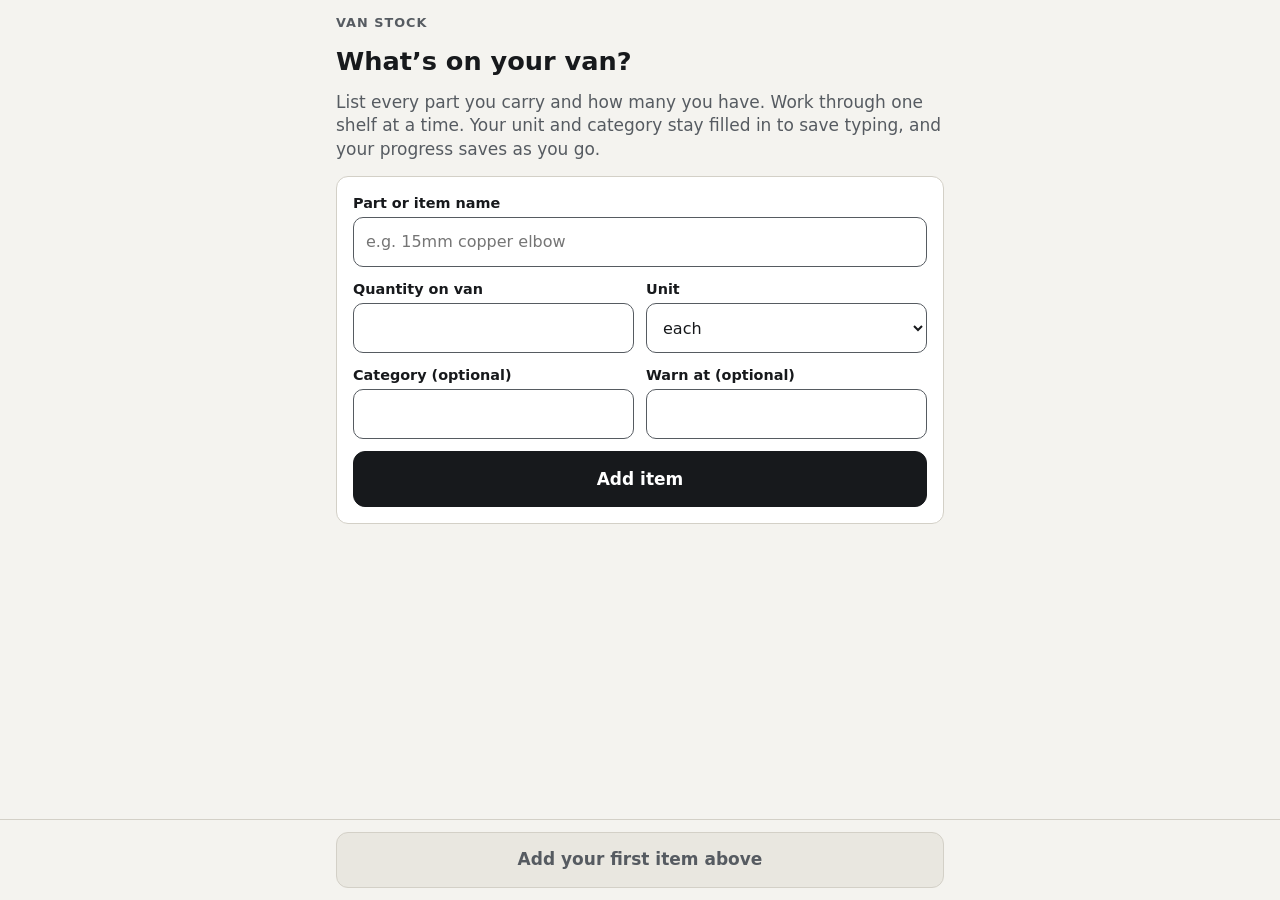
==== index.html @ 923a7288 "Add Van Stock app for tracking parts carried on a van First use asks for a full inventory. After tha" ====
<!doctype html>
<html lang="en-GB">
<head>
  <meta charset="utf-8">
  <meta name="viewport" content="width=device-width, initial-scale=1, viewport-fit=cover">
  <title>Van Stock</title>
  <meta name="description" content="Track the parts on your van and record what you use on each job.">
  <meta name="theme-color" content="#f4f3ef" media="(prefers-color-scheme: light)">
  <meta name="theme-color" content="#14171a" media="(prefers-color-scheme: dark)">
  <link rel="manifest" href="manifest.webmanifest">
  <link rel="icon" href="favicon.svg" type="image/svg+xml">
  <link rel="apple-touch-icon" href="images/icon-180.png">
  <link rel="stylesheet" href="stylesheet.css">
</head>
<body>
  <main id="app"></main>
  <div id="toast" class="toast" role="status" aria-live="polite" hidden></div>
  <noscript><p class="noscript">Van Stock needs JavaScript switched on.</p></noscript>
  <script src="store.js"></script>
  <script src="app.js"></script>
</body>
</html>
---- stylesheet.css ----
:root {
  color-scheme: light dark;
  --bg: #f4f3ef;
  --surface: #ffffff;
  --surface-2: #e9e7e0;
  --ink: #17191c;
  --muted: #565b61;
  --line: #d3d0c7;
  --accent: #f5b301;
  --accent-ink: #17191c;
  --strong: #17191c;
  --strong-ink: #ffffff;
  --danger: #b3261e;
  --danger-ink: #ffffff;
  --low-bg: #fde9b0;
  --low-ink: #5c4300;
  --up: #1b6e3c;
  --tap: 56px;
  --radius: 12px;
}

@media (prefers-color-scheme: dark) {
  :root {
    --bg: #14171a;
    --surface: #1f2328;
    --surface-2: #2b3036;
    --ink: #f3f3f0;
    --muted: #a9afb6;
    --line: #3a4047;
    --strong: #f3f3f0;
    --strong-ink: #17191c;
    --danger: #e5645b;
    --danger-ink: #17191c;
    --low-bg: #4d3a05;
    --low-ink: #ffdf8a;
    --up: #6ad391;
  }
}

* { box-sizing: border-box; }
[hidden] { display: none !important; }

html { -webkit-text-size-adjust: 100%; }

body {
  margin: 0;
  background: var(--bg);
  color: var(--ink);
  font: 400 17px/1.4 system-ui, -apple-system, "Segoe UI", Roboto, Arial, sans-serif;
}

h1, h2, p { margin: 0; }
h1 { font-size: 1.6rem; line-height: 1.2; font-weight: 700; }
h2 { font-size: 1.15rem; font-weight: 700; }
ul { list-style: none; margin: 0; padding: 0; }

button, input, select { font: inherit; color: inherit; }
button { cursor: pointer; }
button:disabled { cursor: default; }

:focus-visible { outline: 3px solid var(--ink); outline-offset: 2px; }

.muted { color: var(--muted); }
.small { font-size: 0.9rem; }

.noscript { padding: 16px; }

/* Layout */
.screen {
  display: flex;
  flex-direction: column;
  gap: 14px;
  width: 100%;
  max-width: 640px;
  margin: 0 auto;
  padding: calc(14px + env(safe-area-inset-top)) 16px 24px;
}

.with-tabs { padding-bottom: calc(96px + env(safe-area-inset-bottom)); }

.brand {
  color: var(--muted);
  font-size: 0.8rem;
  font-weight: 700;
  letter-spacing: 0.08em;
  text-transform: uppercase;
}

.top h1 { margin-top: 2px; }

.card {
  display: flex;
  flex-direction: column;
  gap: 12px;
  padding: 16px;
  background: var(--surface);
  border: 1px solid var(--line);
  border-radius: var(--radius);
}

.stack { display: flex; flex-direction: column; gap: 10px; }

.list { display: flex; flex-direction: column; gap: 14px; }
.list section { display: flex; flex-direction: column; gap: 6px; }

.section-title {
  color: var(--muted);
  font-size: 0.85rem;
  font-weight: 700;
  letter-spacing: 0.04em;
  text-transform: uppercase;
}

/* Buttons */
.btn {
  min-height: var(--tap);
  padding: 10px 18px;
  background: var(--surface);
  border: 1px solid var(--line);
  border-radius: var(--radius);
  font-weight: 600;
}

.btn-wide { width: 100%; }
.btn:disabled { color: var(--muted); background: var(--surface-2); }
.btn-primary { background: var(--accent); border-color: var(--accent); color: var(--accent-ink); }
.btn-primary:disabled { background: var(--surface-2); border-color: var(--line); color: var(--muted); }
.btn-strong { background: var(--strong); border-color: var(--strong); color: var(--strong-ink); }
.btn-danger { background: var(--danger); border-color: var(--danger); color: var(--danger-ink); }
.btn-quiet-danger { background: transparent; border-color: var(--danger); color: var(--danger); }

/* Forms */
.field { display: flex; flex-direction: column; gap: 4px; flex: 1 1 0; min-width: 0; }
.field > span { font-size: 0.9rem; font-weight: 600; }
.field-row { display: flex; gap: 12px; }

.field input,
.field select,
.search input,
.job-field input {
  width: 100%;
  min-height: 50px;
  padding: 10px 12px;
  background: var(--surface);
  border: 1px solid var(--muted);
  border-radius: 10px;
  font-size: 1rem;
}

.form-error { color: var(--danger); font-weight: 600; }

.search input { background: var(--surface); }

.job {
  display: flex;
  align-items: flex-end;
  gap: 8px;
}

.job-field { display: flex; flex-direction: column; gap: 4px; flex: 1; min-width: 0; }
.job-field > span { font-size: 0.9rem; font-weight: 600; }

.job-clear {
  min-height: 50px;
  padding: 0 14px;
  background: transparent;
  border: 1px solid var(--line);
  border-radius: 10px;
  font-weight: 600;
}

/* Filter chips */
.chips {
  display: flex;
  gap: 8px;
  margin: 0 -16px;
  padding: 2px 16px;
  overflow-x: auto;
  scrollbar-width: none;
}

.chips::-webkit-scrollbar { display: none; }

.chip {
  flex: none;
  min-width: 48px;
  min-height: 44px;
  padding: 8px 14px;
  background: var(--surface);
  border: 1px solid var(--line);
  border-radius: 999px;
  font-weight: 600;
}

.chip[aria-pressed="true"] {
  background: var(--strong);
  border-color: var(--strong);
  color: var(--strong-ink);
}

/* Item rows */
.rows { display: flex; flex-direction: column; gap: 8px; }

.row {
  display: flex;
  flex: 1;
  align-items: center;
  justify-content: space-between;
  gap: 12px;
  min-width: 0;
  min-height: 68px;
  padding: 10px 12px;
  background: transparent;
  border: 0;
  text-align: left;
}

.row-plain {
  width: 100%;
  background: var(--surface);
  border: 1px solid var(--line);
  border-radius: var(--radius);
}

.row-wrap {
  display: flex;
  align-items: stretch;
  overflow: hidden;
  background: var(--surface);
  border: 1px solid var(--line);
  border-radius: var(--radius);
}

.row-main:disabled { color: var(--muted); }

.row-text { display: flex; flex-direction: column; gap: 3px; min-width: 0; }
.row-name { font-weight: 600; overflow-wrap: anywhere; }

.row-meta {
  display: flex;
  flex-wrap: wrap;
  align-items: center;
  gap: 2px 8px;
  color: var(--muted);
  font-size: 0.88rem;
  overflow-wrap: anywhere;
}

.row-qty {
  flex: none;
  font-size: 1.2rem;
  font-weight: 700;
  font-variant-numeric: tabular-nums;
  white-space: nowrap;
}

.delta-up { color: var(--up); }

.tag {
  padding: 0 7px;
  border-radius: 5px;
  font-size: 0.78rem;
  font-weight: 700;
  line-height: 1.5;
}

.tag-low { background: var(--low-bg); color: var(--low-ink); }
.tag-out { background: var(--danger); color: var(--danger-ink); }

.use-btn,
.restock-btn,
.undo-btn {
  flex: none;
  width: 84px;
  border: 0;
  border-left: 1px solid var(--line);
  font-weight: 700;
}

.use-btn { background: var(--accent); color: var(--accent-ink); font-size: 1.05rem; }
.use-btn:active { filter: brightness(0.88); }
.use-btn:disabled { background: var(--surface-2); color: var(--muted); }
.restock-btn, .undo-btn { background: var(--surface-2); font-size: 0.95rem; }

.empty {
  display: flex;
  flex-direction: column;
  align-items: center;
  gap: 12px;
  padding: 32px 16px;
  color: var(--muted);
  text-align: center;
  overflow-wrap: anywhere;
}

/* First-use setup */
.setup { padding-bottom: 104px; }

.setup-finish {
  position: fixed;
  right: 0;
  bottom: 0;
  left: 0;
  z-index: 5;
  padding: 12px 16px calc(12px + env(safe-area-inset-bottom));
  background: var(--bg);
  border-top: 1px solid var(--line);
}

.setup-finish .btn { display: block; max-width: 608px; margin: 0 auto; }

/* Bottom tabs */
.tabs {
  position: fixed;
  right: 0;
  bottom: 0;
  left: 0;
  z-index: 5;
  display: flex;
  justify-content: center;
  padding-bottom: env(safe-area-inset-bottom);
  background: var(--surface);
  border-top: 1px solid var(--line);
}

.tab {
  position: relative;
  display: flex;
  flex: 1;
  flex-direction: column;
  align-items: center;
  gap: 1px;
  max-width: 160px;
  min-height: 64px;
  padding: 8px 4px 6px;
  background: transparent;
  border: 0;
  border-top: 3px solid transparent;
  color: var(--muted);
  font-size: 0.8rem;
  font-weight: 600;
}

.tab[aria-current="page"] { border-top-color: var(--accent); color: var(--ink); }
.icon { display: block; height: 24px; }

.badge {
  position: absolute;
  top: 4px;
  left: calc(50% + 8px);
  min-width: 20px;
  padding: 0 5px;
  background: var(--danger);
  border-radius: 999px;
  color: var(--danger-ink);
  font-size: 0.75rem;
  font-weight: 700;
  line-height: 20px;
  text-align: center;
}

/* Toast */
.toast {
  position: fixed;
  right: 12px;
  bottom: calc(76px + env(safe-area-inset-bottom));
  left: 12px;
  z-index: 20;
  display: flex;
  align-items: center;
  justify-content: space-between;
  gap: 12px;
  max-width: 616px;
  min-height: 52px;
  margin: 0 auto;
  padding: 8px 8px 8px 16px;
  background: var(--strong);
  border-radius: var(--radius);
  box-shadow: 0 6px 20px rgb(0 0 0 / 0.3);
  color: var(--strong-ink);
}

.toast-text { padding: 4px 8px 4px 0; overflow-wrap: anywhere; }

.toast-action {
  flex: none;
  min-width: 72px;
  min-height: 44px;
  background: var(--accent);
  border: 0;
  border-radius: 8px;
  color: var(--accent-ink);
  font-weight: 700;
}

/* Bottom sheets */
.sheet {
  width: 100%;
  max-width: 520px;
  max-height: 90dvh;
  margin: auto auto 0;
  padding: 0;
  overflow-y: auto;
  background: var(--bg);
  border: 0;
  border-radius: 16px 16px 0 0;
  color: var(--ink);
}

.sheet::backdrop { background: rgb(0 0 0 / 0.55); }

.sheet-body,
.sheet-body > form {
  display: flex;
  flex-direction: column;
  gap: 12px;
}

.sheet-body { padding: 20px 16px calc(16px + env(safe-area-inset-bottom)); }
.sheet-body h2 { overflow-wrap: anywhere; }

.sheet-actions { display: grid; grid-template-columns: 1fr 2fr; gap: 10px; }

.stepper { display: grid; grid-template-columns: 72px 1fr 72px; gap: 8px; }

.stepper-btn {
  height: 72px;
  background: var(--surface);
  border: 1px solid var(--muted);
  border-radius: var(--radius);
  font-size: 2rem;
  font-weight: 600;
  line-height: 1;
}

.stepper-input {
  width: 100%;
  min-width: 0;
  height: 72px;
  background: var(--surface);
  border: 1px solid var(--muted);
  border-radius: var(--radius);
  font-size: 2rem;
  font-weight: 700;
  font-variant-numeric: tabular-nums;
  text-align: center;
}

.quick { display: flex; flex-wrap: wrap; gap: 8px; }
.quick .chip { flex: 1; }

@media (min-width: 640px) {
  .sheet { margin: auto; border-radius: 16px; }
}

@media (prefers-reduced-motion: no-preference) {
  .use-btn { transition: filter 80ms; }
}
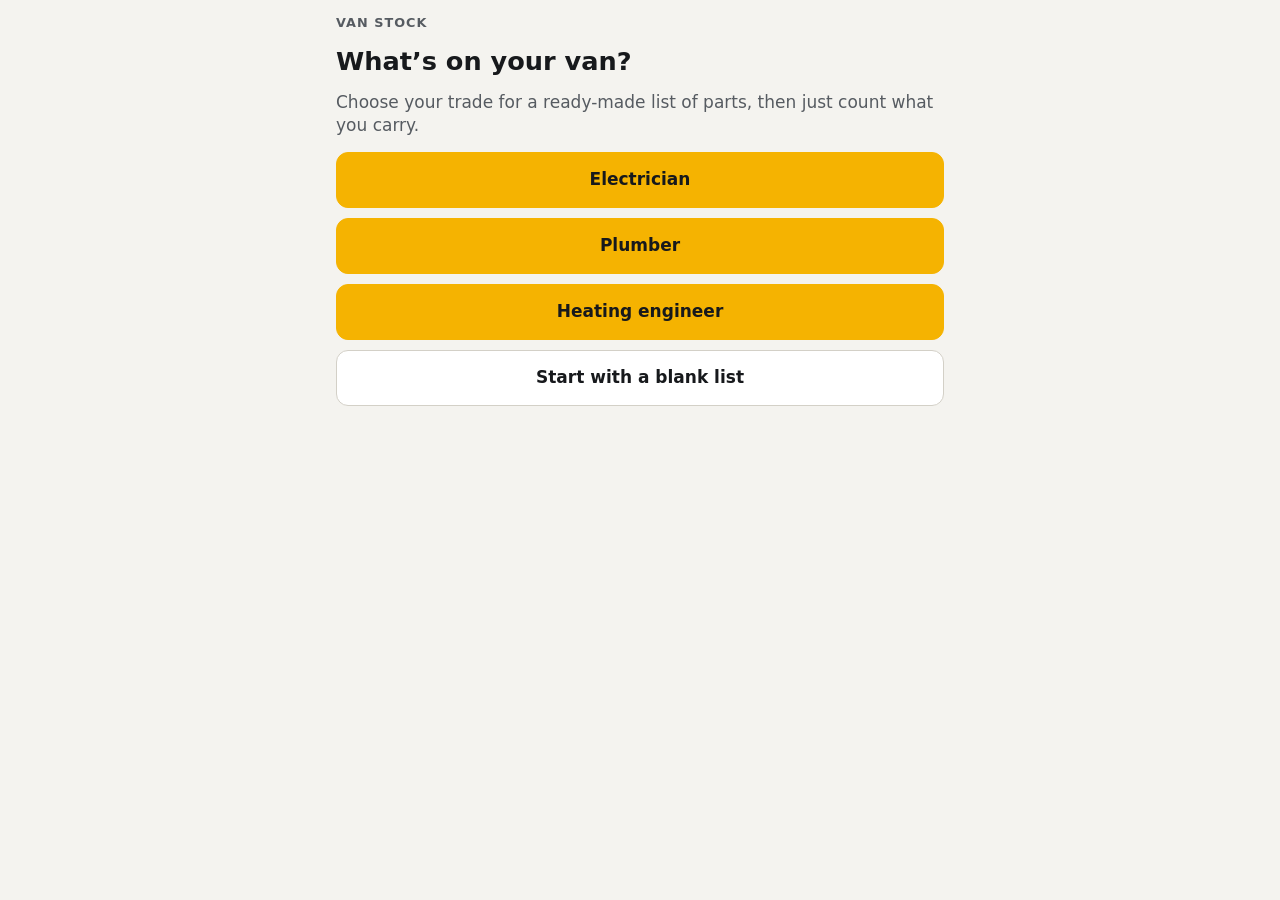
==== commit d9f48414: "Add trade starter lists and one-line quick add First-time setup now starts by choosing a trade, then" ====
--- a/index.html
+++ b/index.html
@@ -17,6 +17,7 @@
   <div id="toast" class="toast" role="status" aria-live="polite" hidden></div>
   <noscript><p class="noscript">Van Stock needs JavaScript switched on.</p></noscript>
   <script src="store.js"></script>
+  <script src="starters.js"></script>
   <script src="app.js"></script>
 </body>
 </html>
--- a/stylesheet.css
+++ b/stylesheet.css
@@ -309,6 +309,91 @@
 
 .setup-finish .btn { display: block; max-width: 608px; margin: 0 auto; }
 
+.stack-wide { display: flex; flex-direction: column; gap: 14px; }
+
+/* Quick add */
+.quick-add { gap: 8px; padding: 12px; }
+.quick-line { display: flex; gap: 8px; }
+
+.quick-line input {
+  flex: 1;
+  min-width: 0;
+  min-height: var(--tap);
+  padding: 10px 12px;
+  background: var(--surface);
+  border: 1px solid var(--muted);
+  border-radius: 10px;
+  font-size: 1rem;
+}
+
+.quick-feedback { font-weight: 600; overflow-wrap: anywhere; }
+.quick-links { display: flex; justify-content: space-between; gap: 8px; }
+.quick-more { display: flex; flex-direction: column; gap: 10px; }
+
+.link-btn {
+  align-self: flex-start;
+  min-height: 44px;
+  padding: 0 4px;
+  background: transparent;
+  border: 0;
+  font-weight: 600;
+  text-decoration: underline;
+  text-underline-offset: 3px;
+}
+
+.paste-area {
+  width: 100%;
+  padding: 10px 12px;
+  background: var(--surface);
+  border: 1px solid var(--muted);
+  border-radius: 10px;
+  font: inherit;
+  color: inherit;
+  resize: vertical;
+}
+
+/* Starter list counters */
+.part-row {
+  display: flex;
+  align-items: center;
+  justify-content: space-between;
+  gap: 10px;
+  min-height: 64px;
+  padding: 8px 8px 8px 12px;
+  background: var(--surface);
+  border: 1px solid var(--line);
+  border-radius: var(--radius);
+}
+
+.part-row.counted { border: 2px solid var(--accent); padding: 7px 7px 7px 11px; }
+
+.counter { display: flex; flex: none; align-items: center; gap: 4px; }
+
+.count-btn {
+  width: 46px;
+  height: 46px;
+  background: var(--surface-2);
+  border: 0;
+  border-radius: 10px;
+  font-size: 1.4rem;
+  font-weight: 600;
+  line-height: 1;
+}
+
+.count-btn:disabled { color: var(--muted); opacity: 0.5; }
+
+.count-input {
+  width: 52px;
+  height: 46px;
+  background: transparent;
+  border: 1px solid var(--line);
+  border-radius: 10px;
+  font-size: 1.1rem;
+  font-weight: 700;
+  font-variant-numeric: tabular-nums;
+  text-align: center;
+}
+
 /* Bottom tabs */
 .tabs {
   position: fixed;
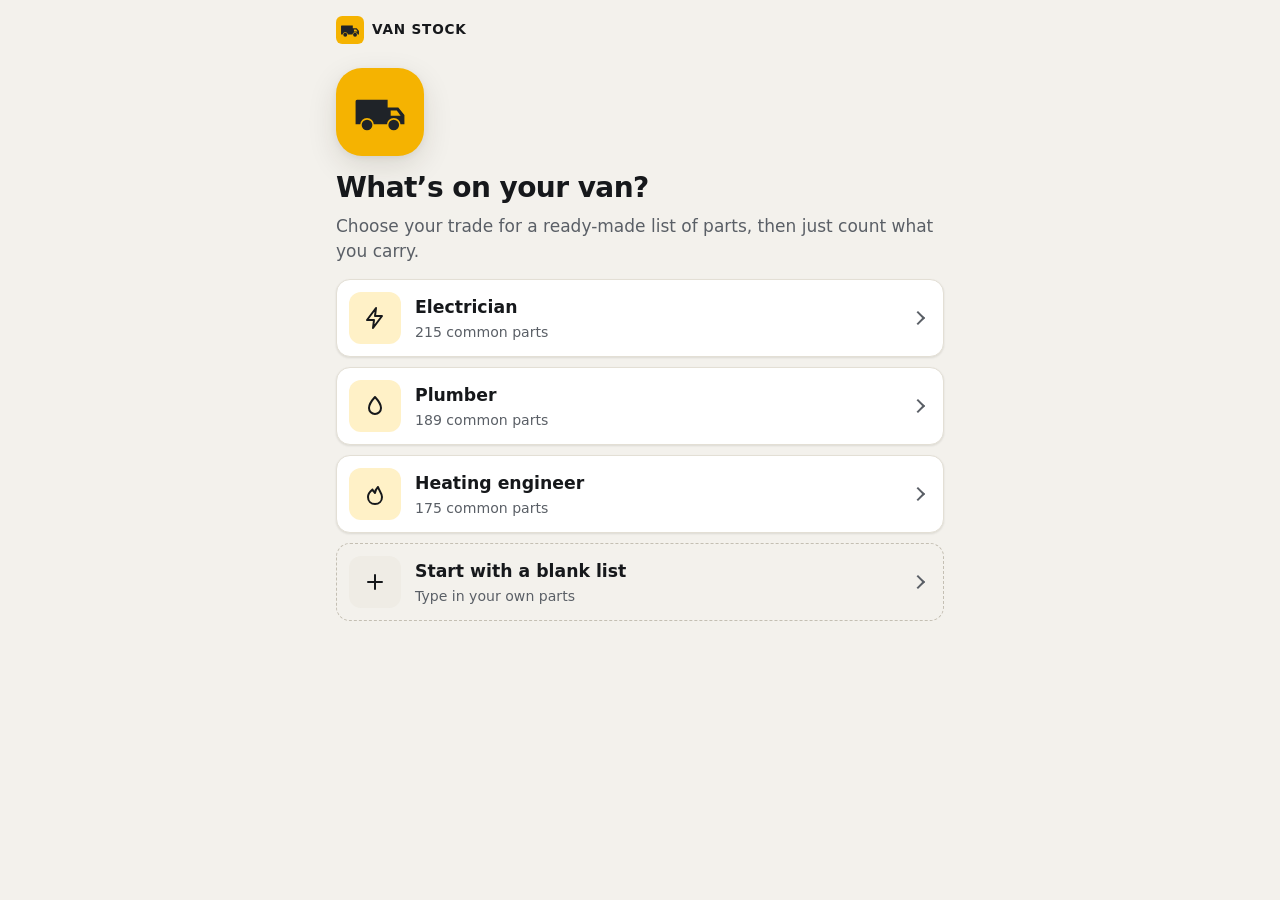
==== commit d6523847: "Refresh the look of every screen Warmer colours, rounder cards with soft shadows, bolder type, a van" ====
--- a/index.html
+++ b/index.html
@@ -5,8 +5,8 @@
   <meta name="viewport" content="width=device-width, initial-scale=1, viewport-fit=cover">
   <title>Van Stock</title>
   <meta name="description" content="Track the parts on your van and record what you use on each job.">
-  <meta name="theme-color" content="#f4f3ef" media="(prefers-color-scheme: light)">
-  <meta name="theme-color" content="#14171a" media="(prefers-color-scheme: dark)">
+  <meta name="theme-color" content="#f3f1ec" media="(prefers-color-scheme: light)">
+  <meta name="theme-color" content="#111417" media="(prefers-color-scheme: dark)">
   <link rel="manifest" href="manifest.webmanifest">
   <link rel="icon" href="favicon.svg" type="image/svg+xml">
   <link rel="apple-touch-icon" href="images/icon-180.png">
--- a/stylesheet.css
+++ b/stylesheet.css
@@ -1,39 +1,52 @@
 :root {
   color-scheme: light dark;
-  --bg: #f4f3ef;
+  --bg: #f3f1ec;
   --surface: #ffffff;
-  --surface-2: #e9e7e0;
-  --ink: #17191c;
-  --muted: #565b61;
-  --line: #d3d0c7;
+  --surface-2: #efece5;
+  --surface-3: #e5e1d7;
+  --ink: #16181b;
+  --muted: #5a5f66;
+  --line: #e3dfd5;
+  --line-strong: #c4bfb3;
   --accent: #f5b301;
-  --accent-ink: #17191c;
-  --strong: #17191c;
+  --accent-soft: #fff1c7;
+  --accent-ink: #1a1400;
+  --strong: #1b1e22;
   --strong-ink: #ffffff;
-  --danger: #b3261e;
+  --danger: #b8322a;
+  --danger-soft: #fce8e6;
   --danger-ink: #ffffff;
-  --low-bg: #fde9b0;
-  --low-ink: #5c4300;
-  --up: #1b6e3c;
+  --low-bg: #ffecb8;
+  --low-ink: #634500;
+  --up: #1b7a43;
+  --shadow-1: 0 1px 2px rgb(40 32 10 / 0.06), 0 1px 3px rgb(40 32 10 / 0.05);
+  --shadow-2: 0 10px 30px rgb(40 32 10 / 0.12), 0 2px 6px rgb(40 32 10 / 0.06);
   --tap: 56px;
-  --radius: 12px;
+  --radius: 14px;
+  --radius-sm: 10px;
 }
 
 @media (prefers-color-scheme: dark) {
   :root {
-    --bg: #14171a;
-    --surface: #1f2328;
-    --surface-2: #2b3036;
-    --ink: #f3f3f0;
-    --muted: #a9afb6;
-    --line: #3a4047;
-    --strong: #f3f3f0;
-    --strong-ink: #17191c;
-    --danger: #e5645b;
-    --danger-ink: #17191c;
-    --low-bg: #4d3a05;
-    --low-ink: #ffdf8a;
+    --bg: #111417;
+    --surface: #1b1f24;
+    --surface-2: #242930;
+    --surface-3: #2e343c;
+    --ink: #f2f1ec;
+    --muted: #a5abb3;
+    --line: #2b3138;
+    --line-strong: #3f464f;
+    --accent-soft: #3b300c;
+    --strong: #f2f1ec;
+    --strong-ink: #16181b;
+    --danger: #ef6b61;
+    --danger-soft: #3f1c19;
+    --danger-ink: #16181b;
+    --low-bg: #4a3906;
+    --low-ink: #ffd978;
     --up: #6ad391;
+    --shadow-1: 0 1px 2px rgb(0 0 0 / 0.35);
+    --shadow-2: 0 12px 32px rgb(0 0 0 / 0.5);
   }
 }
 
@@ -46,15 +59,17 @@
   margin: 0;
   background: var(--bg);
   color: var(--ink);
-  font: 400 17px/1.4 system-ui, -apple-system, "Segoe UI", Roboto, Arial, sans-serif;
+  font: 400 17px/1.45 system-ui, -apple-system, "Segoe UI", Roboto, Arial, sans-serif;
+  -webkit-font-smoothing: antialiased;
+  -webkit-tap-highlight-color: transparent;
 }
 
 h1, h2, p { margin: 0; }
-h1 { font-size: 1.6rem; line-height: 1.2; font-weight: 700; }
-h2 { font-size: 1.15rem; font-weight: 700; }
+h1 { font-size: 1.75rem; line-height: 1.15; font-weight: 800; letter-spacing: -0.02em; }
+h2 { font-size: 1.15rem; font-weight: 700; letter-spacing: -0.01em; }
 ul { list-style: none; margin: 0; padding: 0; }
 
-button, input, select { font: inherit; color: inherit; }
+button, input, select, textarea { font: inherit; color: inherit; }
 button { cursor: pointer; }
 button:disabled { cursor: default; }
 
@@ -69,24 +84,43 @@
 .screen {
   display: flex;
   flex-direction: column;
-  gap: 14px;
+  gap: 16px;
   width: 100%;
   max-width: 640px;
   margin: 0 auto;
-  padding: calc(14px + env(safe-area-inset-top)) 16px 24px;
-}
-
-.with-tabs { padding-bottom: calc(96px + env(safe-area-inset-bottom)); }
+  padding: calc(16px + env(safe-area-inset-top)) 16px 24px;
+}
+
+.with-tabs { padding-bottom: calc(104px + env(safe-area-inset-bottom)); }
 
 .brand {
+  display: flex;
+  align-items: center;
+  gap: 8px;
+  font-size: 0.85rem;
+  font-weight: 800;
+  letter-spacing: 0.06em;
+  text-transform: uppercase;
+}
+
+.brand-mark { display: block; flex: none; width: 28px; height: 28px; }
+.brand-mark svg { display: block; width: 100%; height: 100%; }
+
+.top { display: flex; flex-direction: column; gap: 10px; }
+
+.summary { display: flex; flex-wrap: wrap; gap: 6px; }
+
+.summary-pill {
+  padding: 3px 10px;
+  background: var(--surface-2);
+  border-radius: 999px;
   color: var(--muted);
-  font-size: 0.8rem;
-  font-weight: 700;
-  letter-spacing: 0.08em;
-  text-transform: uppercase;
-}
-
-.top h1 { margin-top: 2px; }
+  font-size: 0.85rem;
+  font-weight: 600;
+}
+
+.summary-pill.is-low { background: var(--low-bg); color: var(--low-ink); }
+.summary-pill.is-out { background: var(--danger-soft); color: var(--danger); }
 
 .card {
   display: flex;
@@ -96,18 +130,21 @@
   background: var(--surface);
   border: 1px solid var(--line);
   border-radius: var(--radius);
+  box-shadow: var(--shadow-1);
 }
 
 .stack { display: flex; flex-direction: column; gap: 10px; }
-
-.list { display: flex; flex-direction: column; gap: 14px; }
-.list section { display: flex; flex-direction: column; gap: 6px; }
+.stack-wide { display: flex; flex-direction: column; gap: 16px; }
+
+.list { display: flex; flex-direction: column; gap: 18px; }
+.list section { display: flex; flex-direction: column; gap: 8px; }
 
 .section-title {
+  padding: 0 4px;
   color: var(--muted);
-  font-size: 0.85rem;
+  font-size: 0.78rem;
   font-weight: 700;
-  letter-spacing: 0.04em;
+  letter-spacing: 0.08em;
   text-transform: uppercase;
 }
 
@@ -116,64 +153,101 @@
   min-height: var(--tap);
   padding: 10px 18px;
   background: var(--surface);
-  border: 1px solid var(--line);
-  border-radius: var(--radius);
-  font-weight: 600;
+  border: 1px solid var(--line-strong);
+  border-radius: var(--radius);
+  font-weight: 700;
 }
 
 .btn-wide { width: 100%; }
-.btn:disabled { color: var(--muted); background: var(--surface-2); }
-.btn-primary { background: var(--accent); border-color: var(--accent); color: var(--accent-ink); }
-.btn-primary:disabled { background: var(--surface-2); border-color: var(--line); color: var(--muted); }
+.btn:disabled { color: var(--muted); background: var(--surface-2); border-color: var(--line); }
+.btn-primary { background: var(--accent); border-color: var(--accent); color: var(--accent-ink); box-shadow: var(--shadow-1); }
+.btn-primary:disabled { background: var(--surface-2); border-color: var(--line); color: var(--muted); box-shadow: none; }
 .btn-strong { background: var(--strong); border-color: var(--strong); color: var(--strong-ink); }
 .btn-danger { background: var(--danger); border-color: var(--danger); color: var(--danger-ink); }
 .btn-quiet-danger { background: transparent; border-color: var(--danger); color: var(--danger); }
 
 /* Forms */
-.field { display: flex; flex-direction: column; gap: 4px; flex: 1 1 0; min-width: 0; }
-.field > span { font-size: 0.9rem; font-weight: 600; }
+.field { display: flex; flex-direction: column; gap: 6px; flex: 1 1 0; min-width: 0; }
+.field > span { font-size: 0.88rem; font-weight: 700; }
 .field-row { display: flex; gap: 12px; }
 
 .field input,
 .field select,
 .search input,
-.job-field input {
+.job-field input,
+.quick-line input,
+.paste-area {
   width: 100%;
-  min-height: 50px;
-  padding: 10px 12px;
-  background: var(--surface);
-  border: 1px solid var(--muted);
-  border-radius: 10px;
+  min-height: 52px;
+  padding: 10px 14px;
+  background: var(--surface);
+  border: 1px solid var(--line-strong);
+  border-radius: var(--radius-sm);
   font-size: 1rem;
 }
 
+.field input:focus,
+.field select:focus,
+.search input:focus,
+.job-field input:focus,
+.quick-line input:focus,
+.paste-area:focus,
+.count-input:focus,
+.stepper-input:focus {
+  border-color: var(--ink);
+  outline: none;
+  box-shadow: 0 0 0 3px var(--accent-soft);
+}
+
 .form-error { color: var(--danger); font-weight: 600; }
 
-.search input { background: var(--surface); }
+/* Search fields show a magnifier drawn in the text colour, so it suits both themes. */
+.search { position: relative; }
+
+.search::before {
+  content: "";
+  position: absolute;
+  top: 50%;
+  left: 14px;
+  width: 20px;
+  height: 20px;
+  margin-top: -10px;
+  background: var(--muted);
+  -webkit-mask: url("data:image/svg+xml,%3Csvg xmlns='http://www.w3.org/2000/svg' viewBox='0 0 24 24' fill='none' stroke='black' stroke-width='2.2' stroke-linecap='round'%3E%3Ccircle cx='11' cy='11' r='7'/%3E%3Cpath d='m20 20-3.5-3.5'/%3E%3C/svg%3E") center / contain no-repeat;
+  mask: url("data:image/svg+xml,%3Csvg xmlns='http://www.w3.org/2000/svg' viewBox='0 0 24 24' fill='none' stroke='black' stroke-width='2.2' stroke-linecap='round'%3E%3Ccircle cx='11' cy='11' r='7'/%3E%3Cpath d='m20 20-3.5-3.5'/%3E%3C/svg%3E") center / contain no-repeat;
+  pointer-events: none;
+}
+
+.search input { padding-left: 44px; background: var(--surface); }
 
 .job {
   display: flex;
   align-items: flex-end;
   gap: 8px;
-}
-
-.job-field { display: flex; flex-direction: column; gap: 4px; flex: 1; min-width: 0; }
-.job-field > span { font-size: 0.9rem; font-weight: 600; }
+  padding: 12px;
+  background: var(--accent-soft);
+  border-radius: var(--radius);
+}
+
+.job-field { display: flex; flex-direction: column; gap: 6px; flex: 1; min-width: 0; }
+.job-field > span { font-size: 0.88rem; font-weight: 700; }
+.job-field input { border-color: transparent; box-shadow: var(--shadow-1); }
 
 .job-clear {
-  min-height: 50px;
-  padding: 0 14px;
-  background: transparent;
-  border: 1px solid var(--line);
-  border-radius: 10px;
-  font-weight: 600;
+  min-height: 52px;
+  padding: 0 16px;
+  background: var(--surface);
+  border: 0;
+  border-radius: var(--radius-sm);
+  box-shadow: var(--shadow-1);
+  font-weight: 700;
 }
 
 /* Filter chips */
 .chips {
   display: flex;
   gap: 8px;
-  margin: 0 -16px;
+  margin: -2px -16px;
   padding: 2px 16px;
   overflow-x: auto;
   scrollbar-width: none;
@@ -185,11 +259,11 @@
   flex: none;
   min-width: 48px;
   min-height: 44px;
-  padding: 8px 14px;
-  background: var(--surface);
-  border: 1px solid var(--line);
+  padding: 8px 16px;
+  background: var(--surface);
+  border: 1px solid var(--line-strong);
   border-radius: 999px;
-  font-weight: 600;
+  font-weight: 700;
 }
 
 .chip[aria-pressed="true"] {
@@ -208,8 +282,8 @@
   justify-content: space-between;
   gap: 12px;
   min-width: 0;
-  min-height: 68px;
-  padding: 10px 12px;
+  min-height: 72px;
+  padding: 12px 14px 12px 16px;
   background: transparent;
   border: 0;
   text-align: left;
@@ -220,21 +294,38 @@
   background: var(--surface);
   border: 1px solid var(--line);
   border-radius: var(--radius);
+  box-shadow: var(--shadow-1);
 }
 
 .row-wrap {
+  position: relative;
   display: flex;
   align-items: stretch;
   overflow: hidden;
   background: var(--surface);
   border: 1px solid var(--line);
   border-radius: var(--radius);
-}
+  box-shadow: var(--shadow-1);
+}
+
+/* A stripe down the left edge marks parts that are low or out. */
+.row-wrap.is-low::before,
+.row-wrap.is-out::before {
+  content: "";
+  position: absolute;
+  top: 0;
+  bottom: 0;
+  left: 0;
+  width: 4px;
+  background: var(--accent);
+}
+
+.row-wrap.is-out::before { background: var(--danger); }
 
 .row-main:disabled { color: var(--muted); }
 
-.row-text { display: flex; flex-direction: column; gap: 3px; min-width: 0; }
-.row-name { font-weight: 600; overflow-wrap: anywhere; }
+.row-text { display: flex; flex-direction: column; gap: 4px; min-width: 0; }
+.row-name { font-weight: 700; overflow-wrap: anywhere; }
 
 .row-meta {
   display: flex;
@@ -242,25 +333,29 @@
   align-items: center;
   gap: 2px 8px;
   color: var(--muted);
-  font-size: 0.88rem;
+  font-size: 0.86rem;
   overflow-wrap: anywhere;
 }
+
+.row-meta:empty { display: none; }
 
 .row-qty {
   flex: none;
-  font-size: 1.2rem;
-  font-weight: 700;
+  font-size: 1.3rem;
+  font-weight: 800;
   font-variant-numeric: tabular-nums;
+  letter-spacing: -0.01em;
   white-space: nowrap;
 }
 
 .delta-up { color: var(--up); }
 
 .tag {
-  padding: 0 7px;
-  border-radius: 5px;
-  font-size: 0.78rem;
-  font-weight: 700;
+  padding: 1px 8px;
+  border-radius: 999px;
+  font-size: 0.75rem;
+  font-weight: 800;
+  letter-spacing: 0.02em;
   line-height: 1.5;
 }
 
@@ -271,14 +366,15 @@
 .restock-btn,
 .undo-btn {
   flex: none;
-  width: 84px;
+  width: 80px;
+  margin: 8px 8px 8px 0;
   border: 0;
-  border-left: 1px solid var(--line);
-  font-weight: 700;
+  border-radius: var(--radius-sm);
+  font-weight: 800;
 }
 
 .use-btn { background: var(--accent); color: var(--accent-ink); font-size: 1.05rem; }
-.use-btn:active { filter: brightness(0.88); }
+.use-btn:active { filter: brightness(0.9); }
 .use-btn:disabled { background: var(--surface-2); color: var(--muted); }
 .restock-btn, .undo-btn { background: var(--surface-2); font-size: 0.95rem; }
 
@@ -286,15 +382,79 @@
   display: flex;
   flex-direction: column;
   align-items: center;
-  gap: 12px;
-  padding: 32px 16px;
+  gap: 14px;
+  padding: 40px 16px;
   color: var(--muted);
   text-align: center;
   overflow-wrap: anywhere;
 }
 
-/* First-use setup */
-.setup { padding-bottom: 104px; }
+.empty-icon {
+  display: grid;
+  place-items: center;
+  width: 64px;
+  height: 64px;
+  background: var(--surface-2);
+  border-radius: 50%;
+  color: var(--muted);
+}
+
+.empty-icon .icon { height: 28px; }
+.empty-icon svg { width: 28px; height: 28px; }
+
+/* First use: choosing a trade */
+.hero { display: flex; flex-direction: column; gap: 10px; padding-top: 8px; }
+
+.hero-art {
+  display: grid;
+  place-items: center;
+  width: 88px;
+  height: 88px;
+  margin-bottom: 6px;
+  background: var(--accent);
+  border-radius: 26px;
+  box-shadow: var(--shadow-2);
+}
+
+.hero-art svg { width: 58px; height: 58px; }
+
+.choices { display: flex; flex-direction: column; gap: 10px; }
+
+.choice {
+  display: flex;
+  align-items: center;
+  gap: 14px;
+  width: 100%;
+  min-height: 76px;
+  padding: 12px 16px 12px 12px;
+  background: var(--surface);
+  border: 1px solid var(--line);
+  border-radius: var(--radius);
+  box-shadow: var(--shadow-1);
+  text-align: left;
+}
+
+.choice-icon {
+  display: grid;
+  flex: none;
+  place-items: center;
+  width: 52px;
+  height: 52px;
+  background: var(--accent-soft);
+  border-radius: 12px;
+  color: var(--ink);
+}
+
+.choice-text { display: flex; flex: 1; flex-direction: column; gap: 2px; min-width: 0; }
+.choice-title { font-size: 1.08rem; font-weight: 800; }
+.choice-meta { color: var(--muted); font-size: 0.88rem; }
+
+.choice-blank { background: transparent; border-style: dashed; border-color: var(--line-strong); box-shadow: none; }
+.choice-blank .choice-icon { background: var(--surface-2); }
+.choice .chevron { transform: rotate(-45deg); margin: 0 4px 0 0; color: var(--muted); }
+
+/* First use: counting parts */
+.setup { padding-bottom: 112px; }
 
 .setup-finish {
   position: fixed;
@@ -303,32 +463,23 @@
   left: 0;
   z-index: 5;
   padding: 12px 16px calc(12px + env(safe-area-inset-bottom));
-  background: var(--bg);
+  background: color-mix(in srgb, var(--bg) 88%, transparent);
   border-top: 1px solid var(--line);
+  -webkit-backdrop-filter: blur(12px);
+  backdrop-filter: blur(12px);
 }
 
 .setup-finish .btn { display: block; max-width: 608px; margin: 0 auto; }
-
-.stack-wide { display: flex; flex-direction: column; gap: 14px; }
 
 /* Quick add */
 .quick-add { gap: 8px; padding: 12px; }
 .quick-line { display: flex; gap: 8px; }
-
-.quick-line input {
-  flex: 1;
-  min-width: 0;
-  min-height: var(--tap);
-  padding: 10px 12px;
-  background: var(--surface);
-  border: 1px solid var(--muted);
-  border-radius: 10px;
-  font-size: 1rem;
-}
-
-.quick-feedback { font-weight: 600; overflow-wrap: anywhere; }
+.quick-line input { flex: 1; min-width: 0; min-height: var(--tap); }
+.quick-line .btn { min-width: 72px; }
+
+.quick-feedback { padding: 0 4px; font-weight: 600; overflow-wrap: anywhere; }
 .quick-links { display: flex; justify-content: space-between; gap: 8px; }
-.quick-more { display: flex; flex-direction: column; gap: 10px; }
+.quick-more { display: flex; flex-direction: column; gap: 10px; padding: 4px; }
 
 .link-btn {
   align-self: flex-start;
@@ -336,21 +487,62 @@
   padding: 0 4px;
   background: transparent;
   border: 0;
+  font-weight: 700;
+  text-decoration: underline;
+  text-decoration-color: var(--accent);
+  text-decoration-thickness: 2px;
+  text-underline-offset: 4px;
+}
+
+.paste-area { min-height: 180px; font: inherit; color: inherit; resize: vertical; }
+
+/* Starter list categories */
+.category-heading { margin: 0; }
+
+.category-toggle {
+  display: flex;
+  align-items: center;
+  gap: 10px;
+  width: 100%;
+  min-height: 60px;
+  padding: 10px 18px;
+  background: var(--surface);
+  border: 1px solid var(--line);
+  border-radius: var(--radius);
+  box-shadow: var(--shadow-1);
+  font-size: 1.05rem;
+  font-weight: 800;
+  text-align: left;
+}
+
+.category-toggle[aria-expanded="true"] { border-color: var(--line-strong); }
+.category-toggle:disabled { cursor: default; color: inherit; }
+.category-toggle:disabled .chevron { display: none; }
+.category-name { flex: 1; min-width: 0; overflow-wrap: anywhere; }
+
+.category-tally {
+  flex: none;
+  padding: 2px 10px;
+  border-radius: 999px;
+  color: var(--muted);
+  font-size: 0.85rem;
   font-weight: 600;
-  text-decoration: underline;
-  text-underline-offset: 3px;
-}
-
-.paste-area {
-  width: 100%;
-  padding: 10px 12px;
-  background: var(--surface);
-  border: 1px solid var(--muted);
-  border-radius: 10px;
-  font: inherit;
-  color: inherit;
-  resize: vertical;
-}
+  white-space: nowrap;
+}
+
+.category-tally.has-count { background: var(--accent); color: var(--accent-ink); font-weight: 800; }
+
+.chevron {
+  flex: none;
+  width: 10px;
+  height: 10px;
+  margin: -5px 4px 0;
+  border-right: 2.5px solid currentColor;
+  border-bottom: 2.5px solid currentColor;
+  transform: rotate(45deg);
+}
+
+.category-toggle[aria-expanded="true"] .chevron { margin-top: 5px; transform: rotate(-135deg); }
 
 /* Starter list counters */
 .part-row {
@@ -358,14 +550,18 @@
   align-items: center;
   justify-content: space-between;
   gap: 10px;
-  min-height: 64px;
-  padding: 8px 8px 8px 12px;
+  min-height: 66px;
+  padding: 8px 8px 8px 14px;
   background: var(--surface);
   border: 1px solid var(--line);
   border-radius: var(--radius);
 }
 
-.part-row.counted { border: 2px solid var(--accent); padding: 7px 7px 7px 11px; }
+.part-row.counted {
+  background: var(--accent-soft);
+  border: 2px solid var(--accent);
+  padding: 7px 7px 7px 13px;
+}
 
 .counter { display: flex; flex: none; align-items: center; gap: 4px; }
 
@@ -374,22 +570,23 @@
   height: 46px;
   background: var(--surface-2);
   border: 0;
-  border-radius: 10px;
+  border-radius: var(--radius-sm);
   font-size: 1.4rem;
-  font-weight: 600;
+  font-weight: 700;
   line-height: 1;
 }
 
-.count-btn:disabled { color: var(--muted); opacity: 0.5; }
+.part-row.counted .count-btn:not(:disabled) { background: var(--surface); box-shadow: var(--shadow-1); }
+.count-btn:disabled { color: var(--muted); opacity: 0.45; }
 
 .count-input {
-  width: 52px;
+  width: 54px;
   height: 46px;
-  background: transparent;
+  background: var(--surface);
   border: 1px solid var(--line);
-  border-radius: 10px;
+  border-radius: var(--radius-sm);
   font-size: 1.1rem;
-  font-weight: 700;
+  font-weight: 800;
   font-variant-numeric: tabular-nums;
   text-align: center;
 }
@@ -403,9 +600,11 @@
   z-index: 5;
   display: flex;
   justify-content: center;
-  padding-bottom: env(safe-area-inset-bottom);
-  background: var(--surface);
+  padding: 6px 8px env(safe-area-inset-bottom);
+  background: color-mix(in srgb, var(--surface) 90%, transparent);
   border-top: 1px solid var(--line);
+  -webkit-backdrop-filter: blur(14px);
+  backdrop-filter: blur(14px);
 }
 
 .tab {
@@ -414,33 +613,43 @@
   flex: 1;
   flex-direction: column;
   align-items: center;
-  gap: 1px;
+  gap: 2px;
   max-width: 160px;
   min-height: 64px;
-  padding: 8px 4px 6px;
+  padding: 2px 4px 8px;
   background: transparent;
   border: 0;
-  border-top: 3px solid transparent;
   color: var(--muted);
-  font-size: 0.8rem;
-  font-weight: 600;
-}
-
-.tab[aria-current="page"] { border-top-color: var(--accent); color: var(--ink); }
+  font-size: 0.78rem;
+  font-weight: 700;
+}
+
+.tab .icon {
+  display: grid;
+  place-items: center;
+  width: 60px;
+  height: 32px;
+  border-radius: 999px;
+}
+
+.tab[aria-current="page"] { color: var(--ink); }
+.tab[aria-current="page"] .icon { background: var(--accent-soft); }
 .icon { display: block; height: 24px; }
+.icon svg { display: block; }
 
 .badge {
   position: absolute;
-  top: 4px;
-  left: calc(50% + 8px);
+  top: 0;
+  left: calc(50% + 10px);
   min-width: 20px;
   padding: 0 5px;
   background: var(--danger);
+  border: 2px solid var(--surface);
   border-radius: 999px;
   color: var(--danger-ink);
-  font-size: 0.75rem;
-  font-weight: 700;
-  line-height: 20px;
+  font-size: 0.72rem;
+  font-weight: 800;
+  line-height: 18px;
   text-align: center;
 }
 
@@ -448,7 +657,7 @@
 .toast {
   position: fixed;
   right: 12px;
-  bottom: calc(76px + env(safe-area-inset-bottom));
+  bottom: calc(86px + env(safe-area-inset-bottom));
   left: 12px;
   z-index: 20;
   display: flex;
@@ -456,26 +665,27 @@
   justify-content: space-between;
   gap: 12px;
   max-width: 616px;
-  min-height: 52px;
+  min-height: 56px;
   margin: 0 auto;
-  padding: 8px 8px 8px 16px;
+  padding: 8px 8px 8px 18px;
   background: var(--strong);
   border-radius: var(--radius);
-  box-shadow: 0 6px 20px rgb(0 0 0 / 0.3);
+  box-shadow: var(--shadow-2);
   color: var(--strong-ink);
+  font-weight: 600;
 }
 
 .toast-text { padding: 4px 8px 4px 0; overflow-wrap: anywhere; }
 
 .toast-action {
   flex: none;
-  min-width: 72px;
+  min-width: 76px;
   min-height: 44px;
   background: var(--accent);
   border: 0;
-  border-radius: 8px;
+  border-radius: var(--radius-sm);
   color: var(--accent-ink);
-  font-weight: 700;
+  font-weight: 800;
 }
 
 /* Bottom sheets */
@@ -488,30 +698,43 @@
   overflow-y: auto;
   background: var(--bg);
   border: 0;
-  border-radius: 16px 16px 0 0;
+  border-radius: 22px 22px 0 0;
+  box-shadow: var(--shadow-2);
   color: var(--ink);
 }
 
-.sheet::backdrop { background: rgb(0 0 0 / 0.55); }
+.sheet::backdrop {
+  background: rgb(10 12 14 / 0.5);
+  -webkit-backdrop-filter: blur(2px);
+  backdrop-filter: blur(2px);
+}
+
+.sheet-handle {
+  width: 40px;
+  height: 5px;
+  margin: 10px auto 0;
+  background: var(--line-strong);
+  border-radius: 999px;
+}
 
 .sheet-body,
 .sheet-body > form {
   display: flex;
   flex-direction: column;
-  gap: 12px;
-}
-
-.sheet-body { padding: 20px 16px calc(16px + env(safe-area-inset-bottom)); }
-.sheet-body h2 { overflow-wrap: anywhere; }
+  gap: 14px;
+}
+
+.sheet-body { padding: 14px 16px calc(18px + env(safe-area-inset-bottom)); }
+.sheet-body h2 { font-size: 1.3rem; overflow-wrap: anywhere; }
 
 .sheet-actions { display: grid; grid-template-columns: 1fr 2fr; gap: 10px; }
 
 .stepper { display: grid; grid-template-columns: 72px 1fr 72px; gap: 8px; }
 
 .stepper-btn {
-  height: 72px;
-  background: var(--surface);
-  border: 1px solid var(--muted);
+  height: 76px;
+  background: var(--surface);
+  border: 1px solid var(--line-strong);
   border-radius: var(--radius);
   font-size: 2rem;
   font-weight: 600;
@@ -521,12 +744,12 @@
 .stepper-input {
   width: 100%;
   min-width: 0;
-  height: 72px;
-  background: var(--surface);
-  border: 1px solid var(--muted);
-  border-radius: var(--radius);
-  font-size: 2rem;
-  font-weight: 700;
+  height: 76px;
+  background: var(--surface);
+  border: 1px solid var(--line-strong);
+  border-radius: var(--radius);
+  font-size: 2.2rem;
+  font-weight: 800;
   font-variant-numeric: tabular-nums;
   text-align: center;
 }
@@ -535,9 +758,33 @@
 .quick .chip { flex: 1; }
 
 @media (min-width: 640px) {
-  .sheet { margin: auto; border-radius: 16px; }
+  .sheet { margin: auto; border-radius: 22px; }
+  .sheet-handle { display: none; }
+  .sheet-body { padding-top: 22px; }
 }
 
 @media (prefers-reduced-motion: no-preference) {
-  .use-btn { transition: filter 80ms; }
-}
+  .btn, .chip, .use-btn, .restock-btn, .undo-btn, .count-btn, .choice, .category-toggle, .tab .icon {
+    transition: transform 90ms ease, background-color 150ms ease, filter 90ms ease;
+  }
+
+  .btn:active, .chip:active, .use-btn:active, .count-btn:active, .choice:active, .category-toggle:active {
+    transform: scale(0.97);
+  }
+
+  .sheet[open] { animation: sheet-up 240ms cubic-bezier(0.2, 0.8, 0.2, 1); }
+  .sheet[open]::backdrop { animation: fade-in 200ms ease; }
+  .toast:not([hidden]) { animation: toast-in 220ms cubic-bezier(0.2, 0.8, 0.2, 1); }
+}
+
+@keyframes sheet-up {
+  from { opacity: 0; transform: translateY(40px); }
+}
+
+@keyframes fade-in {
+  from { opacity: 0; }
+}
+
+@keyframes toast-in {
+  from { opacity: 0; transform: translateY(12px); }
+}
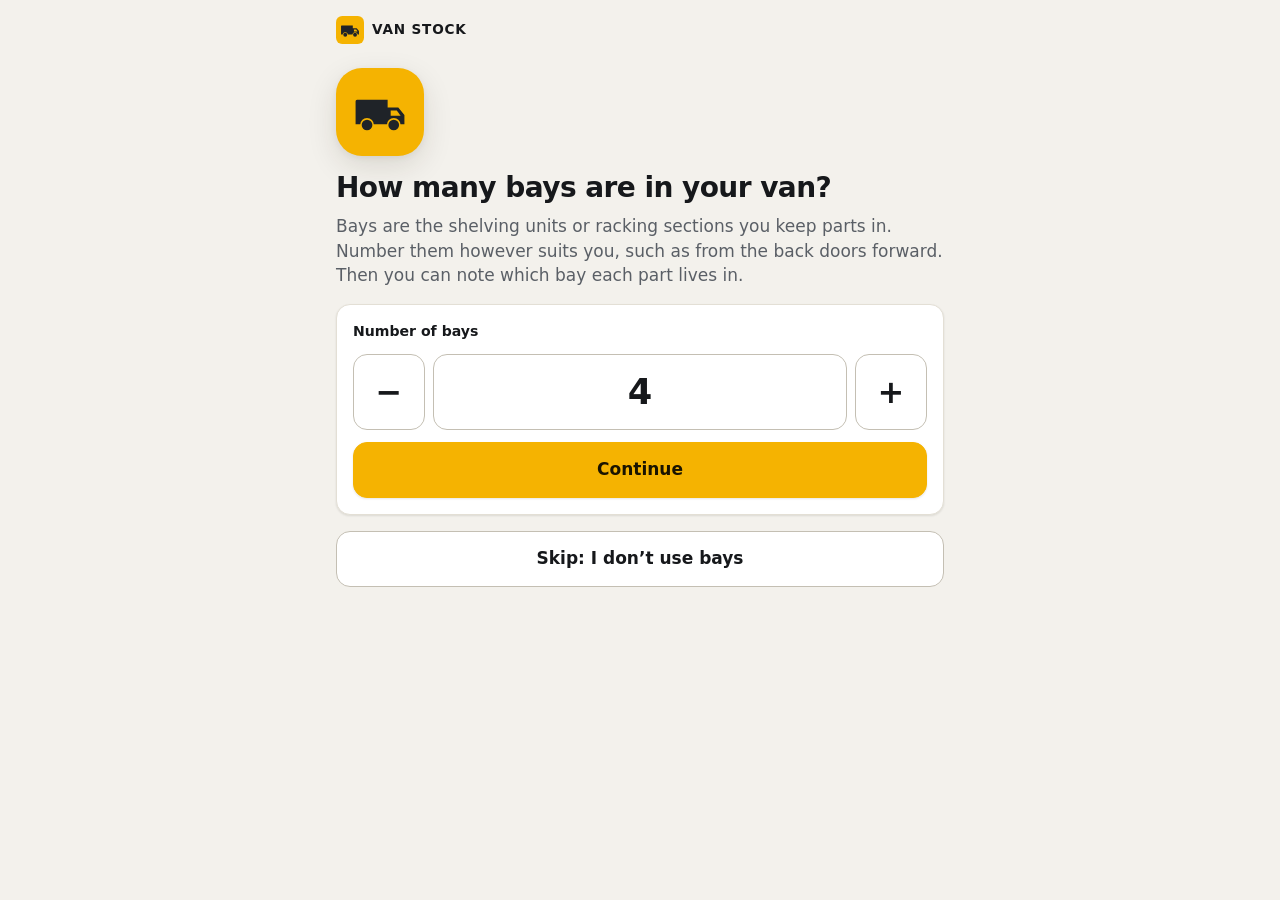
==== commit f2cda474: "Scan barcodes to find parts, learning each code on first scan Co-Authored-By: Claude Opus 5.5 <norep" ====
--- a/index.html
+++ b/index.html
@@ -18,6 +18,7 @@
   <noscript><p class="noscript">Van Stock needs JavaScript switched on.</p></noscript>
   <script src="store.js"></script>
   <script src="starters.js"></script>
+  <script src="scanner.js"></script>
   <script src="app.js"></script>
 </body>
 </html>
--- a/stylesheet.css
+++ b/stylesheet.css
@@ -255,6 +255,9 @@
 
 .chips::-webkit-scrollbar { display: none; }
 
+.chips-wrap { flex-wrap: wrap; margin: 0; padding: 0; overflow: visible; }
+.chips-wrap .chip { min-height: 40px; padding: 6px 14px; }
+
 .chip {
   flex: none;
   min-width: 48px;
@@ -360,6 +363,7 @@
 }
 
 .tag-low { background: var(--low-bg); color: var(--low-ink); }
+.tag-bay { background: var(--surface-3); color: var(--ink); }
 .tag-out { background: var(--danger); color: var(--danger-ink); }
 
 .use-btn,
@@ -452,6 +456,58 @@
 .choice-blank { background: transparent; border-style: dashed; border-color: var(--line-strong); box-shadow: none; }
 .choice-blank .choice-icon { background: var(--surface-2); }
 .choice .chevron { transform: rotate(-45deg); margin: 0 4px 0 0; color: var(--muted); }
+
+/* Trade cards can be picked several at a time, shown with a tick box. */
+.choice-pick[aria-pressed="true"] { border-color: var(--accent); box-shadow: 0 0 0 1px var(--accent), var(--shadow-1); }
+.choice-pick[aria-pressed="true"] .choice-icon { background: var(--accent); color: var(--accent-ink); }
+
+.choice-check {
+  display: grid;
+  flex: none;
+  place-items: center;
+  width: 26px;
+  height: 26px;
+  border: 2px solid var(--line-strong);
+  border-radius: 8px;
+}
+
+.choice-pick[aria-pressed="true"] .choice-check { background: var(--accent); border-color: var(--accent); }
+
+.choice-pick[aria-pressed="true"] .choice-check::after {
+  content: '';
+  width: 6px;
+  height: 11px;
+  margin-top: -2px;
+  border: solid var(--accent-ink);
+  border-width: 0 2.5px 2.5px 0;
+  transform: rotate(45deg);
+}
+
+.choices + .choice-blank { margin-top: 4px; }
+
+/* Bays */
+.field-label { font-size: 0.88rem; font-weight: 700; }
+
+.bay-note {
+  display: flex;
+  flex-wrap: wrap;
+  align-items: center;
+  gap: 0 8px;
+  color: var(--muted);
+}
+
+.bay-note .link-btn { align-self: center; color: var(--ink); }
+
+.bay-bar {
+  display: flex;
+  flex-direction: column;
+  gap: 8px;
+  padding: 12px;
+  background: var(--accent-soft);
+  border-radius: var(--radius);
+}
+
+.bay-bar select { border-color: transparent; box-shadow: var(--shadow-1); font-weight: 700; }
 
 /* First use: counting parts */
 .setup { padding-bottom: 112px; }
@@ -788,3 +844,55 @@
 @keyframes toast-in {
   from { opacity: 0; transform: translateY(12px); }
 }
+
+/* Barcodes */
+.search-row { display: flex; gap: 8px; }
+.search-row .search { flex: 1; min-width: 0; }
+
+.scan-btn {
+  display: grid;
+  flex: none;
+  place-items: center;
+  width: 52px;
+  min-height: 52px;
+  background: var(--strong);
+  border-radius: var(--radius-sm);
+  color: var(--strong-ink);
+}
+
+.btn-icon { display: inline-flex; align-items: center; justify-content: center; gap: 8px; }
+
+.scan-view {
+  position: relative;
+  overflow: hidden;
+  aspect-ratio: 4 / 3;
+  background: #000;
+  border-radius: var(--radius);
+}
+
+.scan-video { width: 100%; height: 100%; object-fit: cover; }
+
+.scan-frame {
+  position: absolute;
+  inset: 20% 5%;
+  border: 3px solid var(--accent);
+  border-radius: 12px;
+  box-shadow: 0 0 0 999px rgba(0, 0, 0, 0.35);
+}
+
+.barcodes { display: flex; flex-direction: column; gap: 8px; }
+.barcode-list { display: flex; flex-direction: column; gap: 4px; margin: 0; padding: 0; list-style: none; }
+.barcode-list:empty { display: none; }
+
+.barcode-list li {
+  display: flex;
+  align-items: center;
+  justify-content: space-between;
+  gap: 8px;
+  padding: 6px 12px;
+  background: var(--surface-2);
+  border-radius: var(--radius-sm);
+}
+
+.barcode-code { font-variant-numeric: tabular-nums; letter-spacing: 0.04em; overflow-wrap: anywhere; }
+.link-rows:empty { display: none; }
